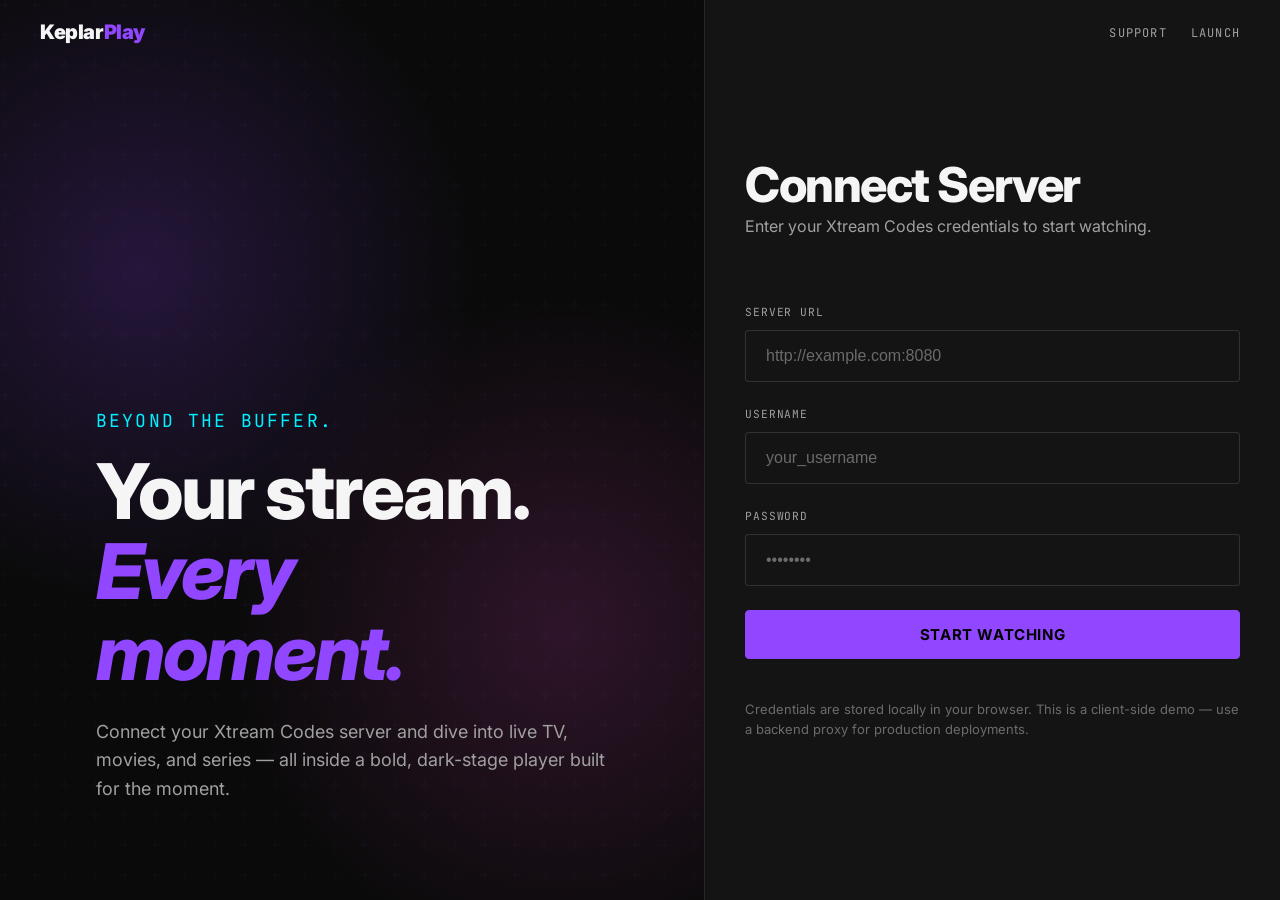
==== index.html @ a70781c2 "Initial commit" ====
<!DOCTYPE html>
<html lang="en">
<head>
  <meta charset="UTF-8">
  <meta name="viewport" content="width=device-width, initial-scale=1.0">
  <title>KeplarPlay — Xtream IPTV Player</title>
  <meta name="description" content="A dark, cinematic Xtream IPTV player built with the Twitch Rivals aesthetic.">
  <link rel="preconnect" href="https://fonts.googleapis.com">
  <link rel="preconnect" href="https://fonts.gstatic.com" crossorigin>
  <link href="https://fonts.googleapis.com/css2?family=Inter:wght@400;500;600;700;800;900&family=JetBrains+Mono:wght@400;500&display=swap" rel="stylesheet">
  <link rel="stylesheet" href="css/base.css">
  <link rel="stylesheet" href="css/components.css">
  <link rel="stylesheet" href="css/pages.css">
</head>
<body>
  <nav class="nav">
    <a href="index.html" class="nav-logo">Keplar<span>Play</span></a>
    <ul class="nav-links">
      <li><a href="#">Support</a></li>
      <li><a href="app.html">Launch</a></li>
    </ul>
  </nav>

  <main class="login-page">
    <section class="login-hero">
      <div class="login-hero-content">
        <p class="section-label">Beyond the buffer.</p>
        <h1>Your stream. <br><em>Every moment.</em></h1>
        <p>Connect your Xtream Codes server and dive into live TV, movies, and series — all inside a bold, dark-stage player built for the moment.</p>
      </div>
    </section>

    <section class="login-form-panel">
      <h2>Connect Server</h2>
      <p class="login-subtitle">Enter your Xtream Codes credentials to start watching.</p>

      <div id="login-error" class="login-error"></div>

      <form id="login-form" autocomplete="off">
        <div class="form-group">
          <label class="form-label" for="serverUrl">Server URL</label>
          <input class="form-input" type="text" id="serverUrl" name="serverUrl" placeholder="http://example.com:8080" required>
        </div>

        <div class="form-group">
          <label class="form-label" for="username">Username</label>
          <input class="form-input" type="text" id="username" name="username" placeholder="your_username" required>
        </div>

        <div class="form-group">
          <label class="form-label" for="password">Password</label>
          <input class="form-input" type="password" id="password" name="password" placeholder="••••••••" required>
        </div>

        <button type="submit" class="btn btn-primary" style="width: 100%;">
          <span>Start Watching</span>
        </button>
      </form>

      <p style="margin-top: var(--space-xl); font-size: 0.8125rem; color: var(--text-muted);">
        Credentials are stored locally in your browser. This is a client-side demo — use a backend proxy for production deployments.
      </p>
    </section>
  </main>

  <script type="module">
    import { initLogin } from './js/auth.js';
    initLogin();
  </script>
</body>
</html>
---- css/base.css ----
/* Twitch Rivals Aesthetic — Design Tokens & Base */

:root {
  /* Backgrounds */
  --bg-primary: #0a0a0a;
  --bg-surface: #141414;
  --bg-surface-alt: #1f1f1f;
  --bg-overlay: rgba(0, 0, 0, 0.65);

  /* Text */
  --text-primary: #f5f5f5;
  --text-secondary: #a0a0a0;
  --text-muted: #6b6b6b;

  /* Accent variables — overridable by settings */
  --accent-primary: #9146ff;
  --accent-secondary: #00f0ff;
  --accent-hot: #ff4fd8;
  --accent-warm: #ff9e2c;

  /* Legacy aliases kept for compatibility */
  --accent-purple: var(--accent-primary);
  --accent-magenta: var(--accent-hot);
  --accent-cyan: var(--accent-secondary);
  --accent-orange: var(--accent-warm);

  /* Gradients */
  --gradient-hero: linear-gradient(135deg, var(--accent-primary), var(--accent-hot), var(--accent-secondary));
  --gradient-glow: radial-gradient(circle at center, color-mix(in srgb, var(--accent-primary) 25%, transparent), transparent 60%);

  /* Spacing */
  --space-xs: 0.25rem;
  --space-sm: 0.5rem;
  --space-md: 1rem;
  --space-lg: 1.5rem;
  --space-xl: 2.5rem;
  --space-2xl: 4rem;
  --space-3xl: 6rem;

  /* Layout */
  --max-width: 1400px;
  --sidebar-width: 260px;

  /* Typography */
  --font-display: 'Inter', system-ui, -apple-system, BlinkMacSystemFont, sans-serif;
  --font-body: 'Inter', system-ui, -apple-system, BlinkMacSystemFont, sans-serif;
  --font-mono: 'JetBrains Mono', 'SF Mono', Consolas, monospace;

  /* Radius — sharp/squarish */
  --radius-sm: 4px;
  --radius-md: 6px;
  --radius-lg: 8px;
  --radius-pill: 4px;

  /* Borders */
  --border-subtle: rgba(255, 255, 255, 0.08);
  --border-medium: rgba(255, 255, 255, 0.12);
  --border-strong: rgba(255, 255, 255, 0.18);

  /* Transitions */
  --ease-smooth: cubic-bezier(0.25, 0.46, 0.45, 0.94);
  --transition-fast: 150ms var(--ease-smooth);
  --transition-base: 300ms var(--ease-smooth);
}

* {
  box-sizing: border-box;
  margin: 0;
  padding: 0;
}

html {
  scroll-behavior: smooth;
}

body {
  background-color: var(--bg-primary);
  color: var(--text-primary);
  font-family: var(--font-body);
  font-size: 16px;
  line-height: 1.6;
  min-height: 100vh;
  overflow-x: hidden;
}

/* Typography */
h1, h2, h3, h4, h5, h6 {
  font-family: var(--font-display);
  font-weight: 800;
  line-height: 1.05;
  letter-spacing: -0.03em;
  color: var(--text-primary);
}

h1 { font-size: clamp(2.5rem, 6vw, 5rem); }
h2 { font-size: clamp(1.75rem, 4vw, 3rem); }
h3 { font-size: clamp(1.25rem, 2.5vw, 1.75rem); }
h4 { font-size: 1.125rem; }

p {
  color: var(--text-secondary);
  max-width: 65ch;
}

a {
  color: var(--accent-primary);
  text-decoration: none;
  transition: color var(--transition-fast);
}

a:hover {
  color: var(--accent-secondary);
}

img {
  max-width: 100%;
  display: block;
}

/* Selection */
::selection {
  background: var(--accent-primary);
  color: #fff;
}

/* Scrollbar */
::-webkit-scrollbar {
  width: 8px;
  height: 8px;
}

::-webkit-scrollbar-track {
  background: var(--bg-surface);
}

::-webkit-scrollbar-thumb {
  background: var(--bg-surface-alt);
  border-radius: 0;
}

::-webkit-scrollbar-thumb:hover {
  background: var(--accent-primary);
}

/* Utility classes */
.text-gradient {
  background: var(--gradient-hero);
  -webkit-background-clip: text;
  -webkit-text-fill-color: transparent;
  background-clip: text;
}

.text-mono {
  font-family: var(--font-mono);
  text-transform: uppercase;
  letter-spacing: 0.1em;
  font-size: 0.75rem;
}

.glow-primary {
  box-shadow: 0 0 30px color-mix(in srgb, var(--accent-primary) 30%, transparent);
}

.visually-hidden {
  position: absolute;
  width: 1px;
  height: 1px;
  padding: 0;
  margin: -1px;
  overflow: hidden;
  clip: rect(0, 0, 0, 0);
  white-space: nowrap;
  border: 0;
}

/* Loading shimmer */
@keyframes shimmer {
  0% { background-position: -200% 0; }
  100% { background-position: 200% 0; }
}

.skeleton {
  background: linear-gradient(90deg, var(--bg-surface) 25%, var(--bg-surface-alt) 50%, var(--bg-surface) 75%);
  background-size: 200% 100%;
  animation: shimmer 1.5s infinite;
  border-radius: var(--radius-sm);
}
---- css/components.css ----
/* Twitch Rivals Aesthetic — Components */

/* Buttons */
.btn {
  display: inline-flex;
  align-items: center;
  justify-content: center;
  gap: var(--space-sm);
  padding: 0.875rem 2rem;
  border: 1px solid transparent;
  border-radius: var(--radius-sm);
  font-family: var(--font-display);
  font-weight: 700;
  font-size: 0.9375rem;
  text-transform: uppercase;
  letter-spacing: 0.04em;
  cursor: pointer;
  transition: transform var(--transition-fast), box-shadow var(--transition-fast), background var(--transition-fast), border-color var(--transition-fast);
  white-space: nowrap;
}

.btn-primary {
  background: var(--accent-primary);
  color: #000;
  position: relative;
  overflow: hidden;
  border-color: var(--accent-primary);
}

.btn-primary::before {
  content: '';
  position: absolute;
  inset: 0;
  background: linear-gradient(135deg, var(--accent-hot), var(--accent-secondary));
  opacity: 0;
  transition: opacity var(--transition-fast);
}

.btn-primary span {
  position: relative;
  z-index: 1;
}

.btn-primary:hover {
  transform: translateY(-2px);
  box-shadow: 0 0 24px color-mix(in srgb, var(--accent-primary) 40%, transparent);
}

.btn-primary:hover::before {
  opacity: 1;
}

.btn-secondary {
  background: transparent;
  color: var(--text-primary);
  border-color: var(--border-medium);
}

.btn-secondary:hover {
  border-color: var(--accent-primary);
  color: var(--accent-secondary);
  box-shadow: 0 0 18px color-mix(in srgb, var(--accent-primary) 15%, transparent);
}

.btn-ghost {
  background: transparent;
  color: var(--text-secondary);
  border-color: transparent;
  padding: var(--space-sm) var(--space-md);
}

.btn-ghost:hover {
  color: var(--text-primary);
  background: var(--bg-surface-alt);
  border-color: var(--border-subtle);
}

.btn:disabled {
  opacity: 0.5;
  cursor: not-allowed;
  transform: none !important;
}

/* Forms */
.form-group {
  display: flex;
  flex-direction: column;
  gap: var(--space-sm);
  margin-bottom: var(--space-lg);
}

.form-label {
  font-family: var(--font-mono);
  text-transform: uppercase;
  letter-spacing: 0.08em;
  font-size: 0.7rem;
  color: var(--text-secondary);
}

.form-input {
  width: 100%;
  padding: 1rem 1.25rem;
  background: var(--bg-surface);
  border: 1px solid var(--border-medium);
  border-radius: var(--radius-sm);
  color: var(--text-primary);
  font-size: 1rem;
  transition: border-color var(--transition-fast), box-shadow var(--transition-fast);
}

.form-input:focus {
  outline: none;
  border-color: var(--accent-primary);
  box-shadow: 0 0 0 3px color-mix(in srgb, var(--accent-primary) 15%, transparent);
}

.form-input::placeholder {
  color: var(--text-muted);
}

/* Cards */
.card {
  position: relative;
  background: var(--bg-surface);
  border: 1px solid var(--border-subtle);
  border-radius: var(--radius-sm);
  overflow: hidden;
  transition: transform var(--transition-base), box-shadow var(--transition-base), border-color var(--transition-base);
  cursor: pointer;
}

.card:hover {
  transform: translateY(-4px);
  border-color: color-mix(in srgb, var(--accent-primary) 50%, var(--border-medium));
  box-shadow: 0 12px 40px rgba(0, 0, 0, 0.5), 0 0 28px color-mix(in srgb, var(--accent-primary) 10%, transparent);
}

.card-image {
  position: relative;
  aspect-ratio: 16 / 9;
  background: var(--bg-surface-alt);
  overflow: hidden;
}

.card-image img {
  position: relative;
  width: 100%;
  height: 100%;
  object-fit: cover;
  z-index: 1;
  transition: transform var(--transition-base), opacity var(--transition-base);
}

.card-image img.hidden {
  opacity: 0;
}

.card-image .image-placeholder {
  position: absolute;
  inset: 0;
  display: flex;
  align-items: center;
  justify-content: center;
  background: linear-gradient(135deg, var(--bg-surface), var(--bg-surface-alt));
  color: var(--text-muted);
  font-family: var(--font-mono);
  font-size: 0.75rem;
  text-transform: uppercase;
  letter-spacing: 0.08em;
  z-index: 0;
}

.card-image .image-placeholder svg {
  width: 2rem;
  height: 2rem;
}

.card:hover .card-image img {
  transform: scale(1.05);
}

.card-image::after {
  content: '';
  position: absolute;
  inset: 0;
  background: linear-gradient(to top, rgba(10, 10, 10, 0.85), transparent 55%);
  pointer-events: none;
  z-index: 2;
}

.card-badge {
  position: absolute;
  top: var(--space-md);
  left: var(--space-md);
  padding: 0.25rem 0.625rem;
  background: rgba(0, 0, 0, 0.7);
  border: 1px solid var(--border-medium);
  border-radius: var(--radius-sm);
  font-family: var(--font-mono);
  font-size: 0.65rem;
  text-transform: uppercase;
  letter-spacing: 0.08em;
  color: var(--accent-secondary);
  z-index: 2;
}

.favorite-btn {
  position: absolute;
  top: var(--space-md);
  right: var(--space-md);
  width: 2rem;
  height: 2rem;
  display: flex;
  align-items: center;
  justify-content: center;
  background: rgba(0, 0, 0, 0.6);
  border: 1px solid var(--border-medium);
  border-radius: var(--radius-sm);
  color: var(--text-secondary);
  cursor: pointer;
  z-index: 3;
  transition: all var(--transition-fast);
  opacity: 0;
}

.card:hover .favorite-btn {
  opacity: 1;
}

.favorite-btn:hover,
.favorite-btn.active {
  color: var(--accent-hot);
  border-color: var(--accent-hot);
  background: color-mix(in srgb, var(--accent-hot) 15%, transparent);
  opacity: 1;
}

.card-body {
  padding: var(--space-lg);
}

.card-title {
  font-size: 1rem;
  font-weight: 700;
  margin-bottom: var(--space-xs);
  white-space: nowrap;
  overflow: hidden;
  text-overflow: ellipsis;
}

.card-meta {
  font-size: 0.8125rem;
  color: var(--text-secondary);
}

/* Progress bar on cards */
.card-progress {
  position: absolute;
  bottom: 0;
  left: 0;
  right: 0;
  height: 3px;
  background: var(--bg-surface-alt);
  z-index: 4;
}

.card-progress-bar {
  height: 100%;
  background: var(--accent-primary);
  transition: width var(--transition-base);
}

/* Navigation */
.nav {
  position: fixed;
  top: 0;
  left: 0;
  right: 0;
  z-index: 100;
  display: flex;
  align-items: center;
  justify-content: space-between;
  padding: var(--space-md) var(--space-xl);
  background: transparent;
  transition: background var(--transition-base), backdrop-filter var(--transition-base);
}

.nav-scrolled {
  background: rgba(10, 10, 10, 0.85);
  backdrop-filter: blur(12px);
  border-bottom: 1px solid var(--border-subtle);
}

.nav-logo {
  font-family: var(--font-display);
  font-weight: 900;
  font-size: 1.25rem;
  letter-spacing: -0.02em;
  color: var(--text-primary);
}

.nav-logo span {
  color: var(--accent-primary);
}

.nav-links {
  display: flex;
  gap: var(--space-lg);
  list-style: none;
}

.nav-links a {
  font-family: var(--font-mono);
  text-transform: uppercase;
  font-size: 0.75rem;
  letter-spacing: 0.1em;
  color: var(--text-secondary);
  transition: color var(--transition-fast), text-shadow var(--transition-fast);
}

.nav-links a:hover,
.nav-links a.active {
  color: var(--accent-secondary);
  text-shadow: 0 0 12px color-mix(in srgb, var(--accent-secondary) 40%, transparent);
}

/* Section header */
.section-header {
  margin-bottom: var(--space-xl);
}

.section-label {
  font-family: var(--font-mono);
  text-transform: uppercase;
  letter-spacing: 0.12em;
  font-size: 0.7rem;
  color: var(--accent-primary);
  margin-bottom: var(--space-sm);
}

.section-title {
  margin-bottom: var(--space-sm);
}

.section-desc {
  color: var(--text-secondary);
  max-width: 60ch;
}

/* Search */
.search-bar {
  position: relative;
  width: 100%;
  min-width: 260px;
  max-width: 420px;
}

.search-bar input {
  width: 100%;
  min-width: 260px;
  padding: 0.875rem 1rem 0.875rem 2.75rem;
  background: var(--bg-surface);
  border: 1px solid var(--border-medium);
  border-radius: var(--radius-sm);
  color: var(--text-primary);
  font-size: 0.9375rem;
  transition: border-color var(--transition-fast), box-shadow var(--transition-fast);
}

.search-bar input:focus {
  outline: none;
  border-color: var(--accent-primary);
  box-shadow: 0 0 0 3px color-mix(in srgb, var(--accent-primary) 15%, transparent);
}

.search-bar input::placeholder {
  color: var(--text-muted);
}

.search-bar svg {
  position: absolute;
  left: 1rem;
  top: 50%;
  transform: translateY(-50%);
  width: 1.125rem;
  height: 1.125rem;
  color: var(--text-secondary);
  pointer-events: none;
}

/* Empty state */
.empty-state {
  display: flex;
  flex-direction: column;
  align-items: center;
  justify-content: center;
  padding: var(--space-3xl) var(--space-lg);
  text-align: center;
  color: var(--text-secondary);
}

.empty-state h3 {
  margin-bottom: var(--space-sm);
  color: var(--text-primary);
}

/* Toast */
.toast {
  position: fixed;
  bottom: var(--space-xl);
  right: var(--space-xl);
  padding: var(--space-md) var(--space-lg);
  background: var(--bg-surface);
  border: 1px solid var(--border-medium);
  border-radius: var(--radius-sm);
  border-left: 3px solid var(--accent-primary);
  color: var(--text-primary);
  z-index: 1000;
  transform: translateY(120%);
  transition: transform var(--transition-base);
}

.toast.show {
  transform: translateY(0);
}

.toast.error {
  border-left-color: var(--accent-hot);
}

.toast.success {
  border-left-color: var(--accent-secondary);
}
---- css/pages.css ----
/* Twitch Rivals Aesthetic — Page Layouts */

/* Login page */
.login-page {
  min-height: 100vh;
  display: grid;
  grid-template-columns: 1fr;
  position: relative;
  overflow: hidden;
}

@media (min-width: 1024px) {
  .login-page {
    grid-template-columns: 1.1fr 0.9fr;
  }
}

.login-hero {
  position: relative;
  display: flex;
  flex-direction: column;
  justify-content: flex-end;
  padding: var(--space-3xl);
  background:
    radial-gradient(circle at 20% 30%, color-mix(in srgb, var(--accent-primary) 20%, transparent), transparent 40%),
    radial-gradient(circle at 80% 70%, color-mix(in srgb, var(--accent-hot) 15%, transparent), transparent 40%),
    var(--bg-primary);
}

.login-hero::before {
  content: '';
  position: absolute;
  inset: 0;
  background: url("data:image/svg+xml,%3Csvg width='60' height='60' viewBox='0 0 60 60' xmlns='http://www.w3.org/2000/svg'%3E%3Cg fill='none' fill-rule='evenodd'%3E%3Cg fill='%239146ff' fill-opacity='0.05'%3E%3Cpath d='M36 34v-4h-2v4h-4v2h4v4h2v-4h4v-2h-4zm0-30V0h-2v4h-4v2h4v4h2V6h4V4h-4zM6 34v-4H4v4H0v2h4v4h2v-4h4v-2H6zM6 4V0H4v4H0v2h4v4h2V6h4V4H6z'/%3E%3C/g%3E%3C/g%3E%3C/svg%3E");
  opacity: 0.5;
  pointer-events: none;
}

.login-hero-content {
  position: relative;
  z-index: 1;
}

.login-hero .section-label {
  color: var(--accent-secondary);
  margin-bottom: var(--space-md);
}

.login-hero h1 {
  margin-bottom: var(--space-lg);
}

.login-hero h1 em {
  font-style: italic;
  color: var(--accent-primary);
}

.login-hero p {
  font-size: 1.125rem;
  max-width: 50ch;
}

.login-form-panel {
  display: flex;
  flex-direction: column;
  justify-content: center;
  padding: var(--space-3xl) var(--space-xl);
  background: var(--bg-surface);
  border-left: 1px solid var(--border-subtle);
}

.login-form-panel h2 {
  margin-bottom: var(--space-xs);
}

.login-subtitle {
  color: var(--text-secondary);
  margin-bottom: var(--space-2xl);
}

.login-error {
  padding: var(--space-md);
  margin-bottom: var(--space-lg);
  background: color-mix(in srgb, var(--accent-hot) 10%, transparent);
  border: 1px solid color-mix(in srgb, var(--accent-hot) 30%, transparent);
  border-left: 3px solid var(--accent-hot);
  border-radius: var(--radius-sm);
  color: var(--accent-hot);
  font-size: 0.875rem;
  display: none;
}

.login-error.show {
  display: block;
}

/* App shell */
.app-shell {
  display: grid;
  grid-template-columns: var(--sidebar-width) 1fr;
  min-height: 100vh;
}

@media (max-width: 1024px) {
  .app-shell {
    grid-template-columns: 1fr;
    grid-template-rows: auto 1fr;
  }
}

/* Sidebar */
.sidebar {
  position: sticky;
  top: 0;
  left: 0;
  width: var(--sidebar-width);
  height: 100vh;
  align-self: start;
  background: var(--bg-surface);
  border-right: 1px solid var(--border-subtle);
  padding: var(--space-xl);
  display: flex;
  flex-direction: column;
  z-index: 90;
  overflow-y: auto;
}

@media (max-width: 1024px) {
  .sidebar {
    position: relative;
    width: 100%;
    height: auto;
    border-right: none;
    border-bottom: 1px solid var(--border-subtle);
    flex-direction: row;
    align-items: center;
    justify-content: space-between;
    padding: var(--space-md) var(--space-lg);
    overflow-y: visible;
  }
}

.sidebar-logo {
  font-family: var(--font-display);
  font-weight: 900;
  font-size: 1.5rem;
  margin-bottom: var(--space-2xl);
  color: var(--text-primary);
}

.sidebar-logo span {
  color: var(--accent-primary);
}

@media (max-width: 1024px) {
  .sidebar-logo {
    margin-bottom: 0;
  }
}

.sidebar-nav {
  display: flex;
  flex-direction: column;
  gap: 2px;
  flex: 1;
}

@media (max-width: 1024px) {
  .sidebar-nav {
    flex-direction: row;
    gap: var(--space-sm);
  }
}

.sidebar-link {
  display: flex;
  align-items: center;
  gap: var(--space-md);
  padding: var(--space-md) var(--space-lg);
  border-radius: 0;
  color: var(--text-secondary);
  font-weight: 600;
  font-size: 0.9375rem;
  border-left: 3px solid transparent;
  transition: background var(--transition-fast), color var(--transition-fast), border-color var(--transition-fast);
}

.sidebar-link:hover {
  background: var(--bg-surface-alt);
  color: var(--text-primary);
}

.sidebar-link.active {
  background: var(--bg-surface-alt);
  color: var(--text-primary);
  border-left-color: var(--accent-primary);
}

@media (max-width: 1024px) {
  .sidebar-link {
    padding: var(--space-sm) var(--space-md);
    border-left: none;
    border-bottom: 3px solid transparent;
  }

  .sidebar-link.active {
    border-left-color: transparent;
    border-bottom-color: var(--accent-primary);
  }
}

.sidebar-footer {
  margin-top: auto;
  padding-top: var(--space-lg);
  border-top: 1px solid var(--border-subtle);
}

@media (max-width: 1024px) {
  .sidebar-footer {
    display: none;
  }
}

.account-info {
  font-size: 0.8125rem;
  color: var(--text-secondary);
  margin-bottom: var(--space-md);
}

.account-info strong {
  color: var(--text-primary);
  display: block;
  margin-bottom: var(--space-xs);
}

/* Main content */
.main-content {
  min-height: 100vh;
  padding: var(--space-xl);
  min-width: 0;
}

@media (max-width: 1024px) {
  .main-content {
    padding: var(--space-lg);
  }
}

.top-bar {
  display: flex;
  align-items: flex-end;
  justify-content: space-between;
  gap: var(--space-xl);
  margin-bottom: var(--space-xl);
}

.top-bar > div:first-child {
  flex: 1 1 auto;
  min-width: 0;
}

.top-bar .search-bar {
  flex: 0 0 auto;
  width: 100%;
  max-width: 360px;
}

.page-title {
  font-size: clamp(1.75rem, 3vw, 2.5rem) !important;
  line-height: 1.1;
  margin-bottom: var(--space-xs);
}

#page-desc {
  max-width: 70ch;
}

@media (max-width: 768px) {
  .top-bar {
    flex-direction: column;
    align-items: stretch;
    gap: var(--space-lg);
  }

  .top-bar .search-bar {
    max-width: 100%;
    min-width: unset;
  }

  .top-bar .search-bar input {
    min-width: unset;
  }

  .page-title {
    font-size: clamp(1.5rem, 6vw, 2rem) !important;
  }
}

/* Category tabs */
.category-tabs {
  position: relative;
  display: flex;
  gap: var(--space-sm);
  margin-bottom: var(--space-xl);
  overflow-x: auto;
  padding-bottom: var(--space-sm);
  scrollbar-width: thin;
  scrollbar-color: var(--bg-surface-alt) transparent;
}

.category-tabs::-webkit-scrollbar {
  height: 4px;
}

.category-tabs::-webkit-scrollbar-thumb {
  background: var(--bg-surface-alt);
  border-radius: 0;
}

.category-tab {
  flex: 0 0 auto;
  min-width: 80px;
  max-width: 240px;
  padding: 0.625rem 1.125rem;
  background: var(--bg-surface);
  border: 1px solid var(--border-subtle);
  border-radius: var(--radius-sm);
  color: var(--text-secondary);
  font-size: 0.8125rem;
  font-weight: 600;
  text-align: center;
  white-space: nowrap;
  overflow: hidden;
  text-overflow: ellipsis;
  cursor: pointer;
  transition: all var(--transition-fast);
}

.category-tab:hover {
  border-color: var(--accent-primary);
  color: var(--text-primary);
  background: var(--bg-surface-alt);
}

.category-tab.active {
  background: var(--accent-primary);
  border-color: var(--accent-primary);
  color: #000;
  box-shadow: 0 4px 18px color-mix(in srgb, var(--accent-primary) 25%, transparent);
}

/* Content grids */
.content-grid {
  display: grid;
  grid-template-columns: repeat(auto-fill, minmax(220px, 1fr));
  gap: var(--space-lg);
}

@media (min-width: 1600px) {
  .content-grid {
    grid-template-columns: repeat(auto-fill, minmax(260px, 1fr));
  }
}

/* Home page */
.home-section {
  margin-bottom: var(--space-2xl);
}

.home-section-title {
  font-size: 1.25rem;
  margin-bottom: var(--space-lg);
  display: flex;
  align-items: center;
  gap: var(--space-sm);
}

.home-section-title::before {
  content: '';
  display: block;
  width: 4px;
  height: 1.25rem;
  background: var(--accent-primary);
}

.home-hero {
  position: relative;
  padding: var(--space-2xl);
  margin-bottom: var(--space-2xl);
  background:
    linear-gradient(135deg, color-mix(in srgb, var(--accent-primary) 12%, transparent), transparent 50%),
    var(--bg-surface);
  border: 1px solid var(--border-subtle);
  border-left: 4px solid var(--accent-primary);
  overflow: hidden;
}

.home-hero-content {
  position: relative;
  z-index: 2;
  margin-bottom: var(--space-xl);
}

.home-hero h2 {
  font-size: clamp(1.5rem, 3vw, 2.25rem);
  margin-bottom: var(--space-sm);
}

.home-hero p {
  max-width: 70ch;
  margin-bottom: 0;
}

/* Home carousel */
.home-carousel {
  position: relative;
  margin: 0 calc(var(--space-2xl) * -1);
  padding: 0 var(--space-2xl);
  overflow-x: auto;
  scrollbar-width: thin;
  scrollbar-color: var(--bg-surface-alt) transparent;
  mask-image: linear-gradient(to right, transparent, #000 2%, #000 96%, transparent);
  -webkit-mask-image: linear-gradient(to right, transparent, #000 2%, #000 96%, transparent);
}

.home-carousel::-webkit-scrollbar {
  height: 4px;
}

.home-carousel::-webkit-scrollbar-thumb {
  background: var(--bg-surface-alt);
  border-radius: 0;
}

.home-carousel-track {
  display: flex;
  gap: var(--space-md);
  padding: var(--space-sm) 0;
}

.home-carousel-item {
  flex: 0 0 auto;
  width: 180px;
  cursor: pointer;
  transition: transform var(--transition-base);
}

.home-carousel-item:hover {
  transform: translateY(-6px);
}

.home-carousel-image {
  position: relative;
  width: 100%;
  aspect-ratio: 2 / 3;
  background: var(--bg-surface-alt);
  border-radius: var(--radius-sm);
  overflow: hidden;
  margin-bottom: var(--space-sm);
}

.home-carousel-image img {
  width: 100%;
  height: 100%;
  object-fit: cover;
  opacity: 0;
  transition: opacity var(--transition-base), transform var(--transition-base);
}

.home-carousel-image img.loaded {
  opacity: 1;
}

.home-carousel-image:hover img.loaded {
  transform: scale(1.05);
}

.home-carousel-gradient {
  position: absolute;
  inset: 0;
  background: linear-gradient(to top, color-mix(in srgb, var(--accent-primary) 60%, transparent), transparent 60%);
  pointer-events: none;
  z-index: 1;
}

.home-carousel-badge {
  position: absolute;
  top: var(--space-sm);
  left: var(--space-sm);
  padding: 0.2rem 0.5rem;
  background: rgba(0, 0, 0, 0.7);
  border: 1px solid var(--border-medium);
  border-radius: var(--radius-sm);
  font-family: var(--font-mono);
  font-size: 0.6rem;
  text-transform: uppercase;
  letter-spacing: 0.08em;
  color: var(--text-primary);
  z-index: 2;
}

.home-carousel-title {
  font-size: 0.875rem;
  font-weight: 600;
  color: var(--text-primary);
  white-space: nowrap;
  overflow: hidden;
  text-overflow: ellipsis;
}

@media (max-width: 768px) {
  .home-carousel {
    margin: 0 calc(var(--space-lg) * -1);
    padding: 0 var(--space-lg);
  }

  .home-carousel-item {
    width: 140px;
  }
}

/* Player overlay page */
.player-page {
  position: fixed;
  inset: 0;
  z-index: 200;
  background: var(--bg-primary);
  display: grid;
  grid-template-rows: 1fr auto;
  opacity: 0;
  pointer-events: none;
  transition: opacity var(--transition-base);
}

.player-page.show {
  opacity: 1;
  pointer-events: auto;
}

.player-video-stage {
  position: relative;
  display: flex;
  align-items: center;
  justify-content: center;
  background: #000;
  overflow: hidden;
  cursor: pointer;
}

#video-player {
  width: 100%;
  height: 100%;
  max-height: 100vh;
  object-fit: contain;
}

/* Loader */
.player-loader {
  position: absolute;
  inset: 0;
  display: none;
  align-items: center;
  justify-content: center;
  background: rgba(0, 0, 0, 0.4);
  z-index: 5;
  pointer-events: none;
}

.loader-spinner {
  width: 48px;
  height: 48px;
  border: 3px solid var(--border-medium);
  border-top-color: var(--accent-primary);
  border-radius: 50%;
  animation: spin 0.8s linear infinite;
}

@keyframes spin {
  to { transform: rotate(360deg); }
}

/* Center play button */
.player-center-btn {
  position: absolute;
  top: 50%;
  left: 50%;
  transform: translate(-50%, -50%) scale(0.9);
  width: 80px;
  height: 80px;
  display: flex;
  align-items: center;
  justify-content: center;
  background: rgba(0, 0, 0, 0.6);
  border: 2px solid var(--text-primary);
  border-radius: 50%;
  color: var(--text-primary);
  cursor: pointer;
  z-index: 10;
  opacity: 0;
  pointer-events: none;
  transition: opacity var(--transition-base), transform var(--transition-base), background var(--transition-fast);
}

.player-center-btn.visible {
  opacity: 1;
  pointer-events: auto;
  transform: translate(-50%, -50%) scale(1);
}

.player-video-stage:hover .player-center-btn.visible,
.player-video-stage:not(.controls-hidden) .player-center-btn.visible {
  opacity: 1;
  pointer-events: auto;
  transform: translate(-50%, -50%) scale(1);
}

.player-center-btn:hover {
  background: var(--accent-primary);
  border-color: var(--accent-primary);
  color: #000;
}

.player-center-btn svg {
  width: 36px;
  height: 36px;
}

/* Top overlay */
.player-overlay-top {
  position: absolute;
  top: 0;
  left: 0;
  right: 0;
  display: flex;
  align-items: flex-start;
  justify-content: space-between;
  gap: var(--space-md);
  padding: var(--space-lg) var(--space-xl);
  background: linear-gradient(to bottom, rgba(0, 0, 0, 0.85), transparent);
  z-index: 10;
  opacity: 1;
  transition: opacity var(--transition-base);
}

.player-overlay-info {
  display: flex;
  align-items: center;
  gap: var(--space-md);
  min-width: 0;
}

.player-overlay-info h2 {
  font-size: 1.125rem;
  white-space: nowrap;
  overflow: hidden;
  text-overflow: ellipsis;
  max-width: 60vw;
}

/* Bottom controls */
.player-controls {
  position: absolute;
  bottom: 0;
  left: 0;
  right: 0;
  padding: var(--space-lg) var(--space-xl);
  background: linear-gradient(to top, rgba(0, 0, 0, 0.9), transparent);
  z-index: 10;
  opacity: 1;
  transition: opacity var(--transition-base);
}

.player-video-stage.controls-hidden .player-overlay-top,
.player-video-stage.controls-hidden .player-controls {
  opacity: 0;
  pointer-events: none;
}

.player-controls-row {
  display: flex;
  align-items: center;
  justify-content: space-between;
  gap: var(--space-md);
  margin-top: var(--space-md);
}

.player-controls-left,
.player-controls-right {
  display: flex;
  align-items: center;
  gap: var(--space-sm);
}

.player-meta {
  margin: 0 0 0 var(--space-sm);
  color: var(--text-secondary);
  font-size: 0.875rem;
  max-width: 40vw;
  white-space: nowrap;
  overflow: hidden;
  text-overflow: ellipsis;
}

/* Icon buttons */
.player-icon-btn {
  width: 40px;
  height: 40px;
  display: flex;
  align-items: center;
  justify-content: center;
  background: rgba(0, 0, 0, 0.4);
  border: 1px solid var(--border-medium);
  border-radius: var(--radius-sm);
  color: var(--text-primary);
  cursor: pointer;
  transition: background var(--transition-fast), border-color var(--transition-fast), color var(--transition-fast);
}

.player-icon-btn:hover {
  background: var(--accent-primary);
  border-color: var(--accent-primary);
  color: #000;
}

.player-icon-btn svg {
  width: 20px;
  height: 20px;
}

/* Volume */
.player-volume {
  display: flex;
  align-items: center;
  gap: var(--space-sm);
}

.player-volume-slider {
  width: 80px;
  height: 4px;
  -webkit-appearance: none;
  appearance: none;
  background: var(--border-medium);
  border-radius: 0;
  cursor: pointer;
}

.player-volume-slider::-webkit-slider-thumb {
  -webkit-appearance: none;
  width: 12px;
  height: 12px;
  background: var(--accent-primary);
  border-radius: 0;
  cursor: pointer;
}

.player-volume-slider::-moz-range-thumb {
  width: 12px;
  height: 12px;
  background: var(--accent-primary);
  border: none;
  border-radius: 0;
  cursor: pointer;
}

/* Progress bar */
.player-progress-area {
  display: flex;
  align-items: center;
  gap: var(--space-md);
}

.player-time {
  font-family: var(--font-mono);
  font-size: 0.75rem;
  color: var(--text-secondary);
  min-width: 40px;
  text-align: center;
}

.player-progress-track {
  position: relative;
  flex: 1;
  height: 6px;
  background: var(--border-medium);
  border-radius: 0;
  cursor: pointer;
  overflow: visible;
}

.player-progress-buffer {
  position: absolute;
  top: 0;
  left: 0;
  height: 100%;
  background: var(--text-muted);
  opacity: 0.5;
  pointer-events: none;
}

.player-progress-bar {
  position: absolute;
  top: 0;
  left: 0;
  height: 100%;
  background: var(--accent-primary);
  pointer-events: none;
}

.player-progress-thumb {
  position: absolute;
  top: 50%;
  left: 0;
  transform: translate(-50%, -50%);
  width: 14px;
  height: 14px;
  background: var(--text-primary);
  border: 2px solid var(--accent-primary);
  border-radius: 0;
  opacity: 0;
  transition: opacity var(--transition-fast), transform var(--transition-fast);
  pointer-events: none;
}

.player-progress-track:hover .player-progress-thumb,
.player-progress-track:active .player-progress-thumb {
  opacity: 1;
  transform: translate(-50%, -50%) scale(1.1);
}

.player-progress-track:hover .player-progress-bar,
.player-progress-track:active .player-progress-bar {
  background: var(--accent-secondary);
}

/* Player info / debug */
.player-info {
  padding: var(--space-md) var(--space-xl);
  background: var(--bg-surface);
  border-top: 1px solid var(--border-subtle);
}

.player-debug {
  padding: var(--space-md);
  background: var(--bg-primary);
  border: 1px solid var(--border-subtle);
  border-radius: var(--radius-sm);
  border-left: 3px solid var(--accent-primary);
  font-family: var(--font-mono);
  font-size: 0.75rem;
}

.debug-row {
  display: flex;
  gap: var(--space-md);
  padding: 0.25rem 0;
  border-bottom: 1px solid var(--border-subtle);
}

.debug-row:last-child {
  border-bottom: none;
}

.debug-row span {
  flex: 0 0 100px;
  color: var(--text-secondary);
}

.debug-row code {
  flex: 1;
  color: var(--text-primary);
  word-break: break-all;
}

#debug-error {
  color: var(--accent-hot);
}

@media (max-width: 768px) {
  .player-overlay-top,
  .player-controls {
    padding: var(--space-md);
  }

  .player-overlay-info h2 {
    font-size: 0.9375rem;
    max-width: 50vw;
  }

  .player-meta {
    display: none;
  }

  .player-volume-slider {
    width: 50px;
  }

  .player-center-btn {
    width: 64px;
    height: 64px;
  }

  .player-center-btn svg {
    width: 28px;
    height: 28px;
  }
}

/* Series episode list */
.episode-list {
  display: flex;
  flex-direction: column;
  gap: var(--space-sm);
  max-height: 400px;
  overflow-y: auto;
  padding-right: var(--space-sm);
}

.episode-item {
  display: flex;
  align-items: center;
  gap: var(--space-md);
  padding: var(--space-md);
  background: var(--bg-surface);
  border: 1px solid var(--border-subtle);
  border-radius: var(--radius-sm);
  cursor: pointer;
  transition: all var(--transition-fast);
}

.episode-item:hover {
  border-color: var(--accent-primary);
  background: var(--bg-surface-alt);
}

.episode-number {
  width: 2rem;
  height: 2rem;
  display: flex;
  align-items: center;
  justify-content: center;
  background: var(--bg-surface-alt);
  border-radius: var(--radius-sm);
  font-family: var(--font-mono);
  font-size: 0.875rem;
  color: var(--accent-secondary);
}

/* Modal */
.modal-overlay {
  position: fixed;
  inset: 0;
  background: rgba(0, 0, 0, 0.85);
  backdrop-filter: blur(4px);
  z-index: 300;
  display: flex;
  align-items: center;
  justify-content: center;
  padding: var(--space-lg);
  opacity: 0;
  pointer-events: none;
  transition: opacity var(--transition-base);
}

.modal-overlay.show {
  opacity: 1;
  pointer-events: auto;
}

.modal {
  background: var(--bg-surface);
  border: 1px solid var(--border-medium);
  border-radius: var(--radius-sm);
  width: 100%;
  max-width: 720px;
  max-height: 90vh;
  overflow: hidden;
  display: flex;
  flex-direction: column;
  transform: scale(0.96);
  transition: transform var(--transition-base);
}

.modal-overlay.show .modal {
  transform: scale(1);
}

.modal-header {
  display: flex;
  align-items: center;
  justify-content: space-between;
  padding: var(--space-lg) var(--space-xl);
  border-bottom: 1px solid var(--border-subtle);
}

.modal-body {
  padding: var(--space-xl);
  overflow-y: auto;
}

/* Settings page */
.settings-grid {
  display: grid;
  grid-template-columns: repeat(auto-fit, minmax(320px, 1fr));
  gap: var(--space-xl);
}

.settings-card {
  background: var(--bg-surface);
  border: 1px solid var(--border-subtle);
  border-radius: var(--radius-sm);
  padding: var(--space-xl);
}

.settings-card h3 {
  font-size: 1.125rem;
  margin-bottom: var(--space-md);
  padding-bottom: var(--space-md);
  border-bottom: 1px solid var(--border-subtle);
}

.accent-options {
  display: flex;
  gap: var(--space-md);
  flex-wrap: wrap;
}

.accent-option {
  width: 48px;
  height: 48px;
  border: 2px solid var(--border-medium);
  border-radius: var(--radius-sm);
  cursor: pointer;
  transition: transform var(--transition-fast), border-color var(--transition-fast);
}

.accent-option:hover {
  transform: scale(1.08);
}

.accent-option.active {
  border-color: var(--text-primary);
  box-shadow: 0 0 0 2px var(--bg-primary), 0 0 0 4px var(--text-primary);
}

.danger-zone {
  margin-top: var(--space-xl);
  padding-top: var(--space-xl);
  border-top: 1px solid var(--border-subtle);
}

.danger-zone h4 {
  color: var(--accent-hot);
  margin-bottom: var(--space-sm);
}

.danger-zone p {
  font-size: 0.875rem;
  margin-bottom: var(--space-md);
}
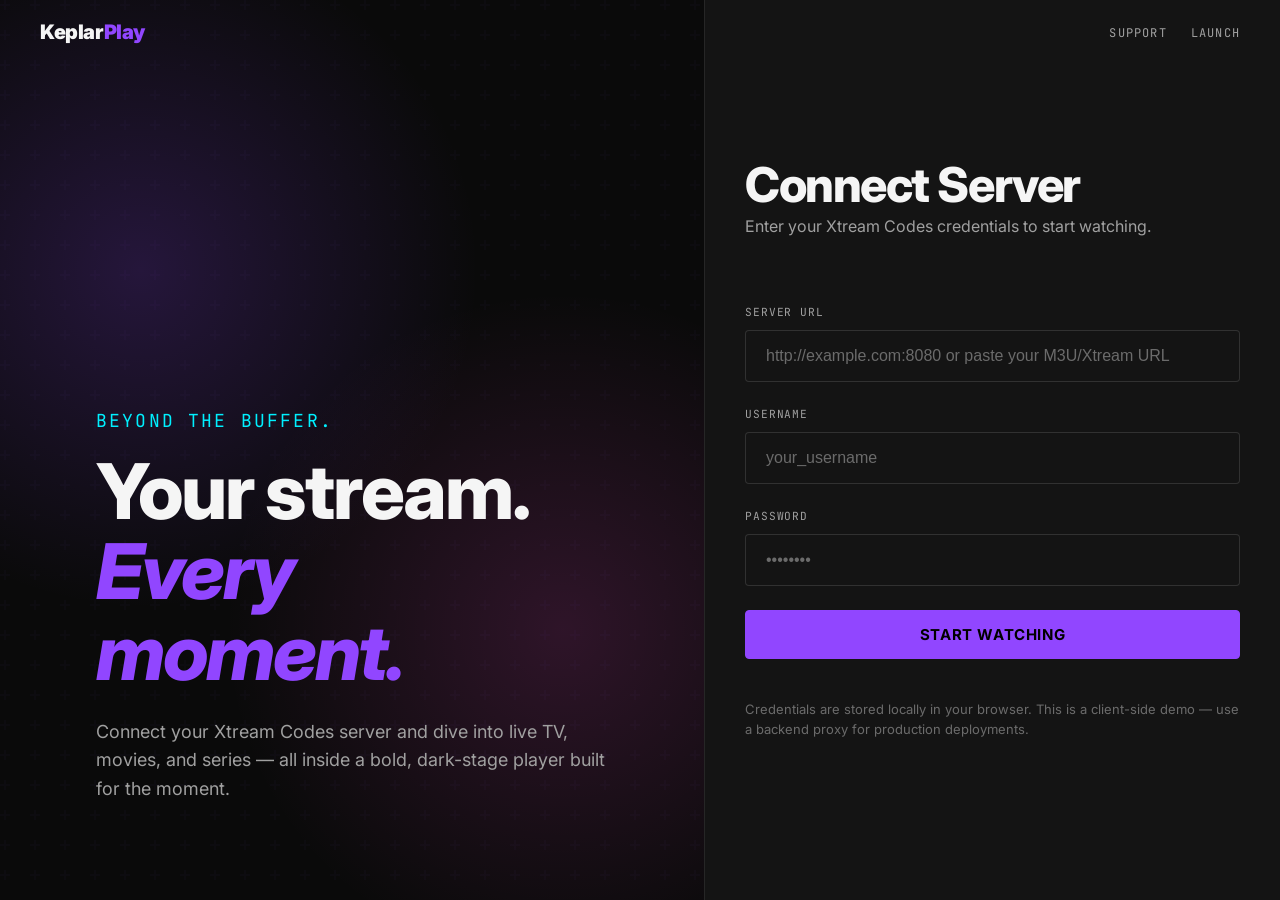
==== commit 018a67a2: "update" ====
--- a/index.html
+++ b/index.html
@@ -5,12 +5,22 @@
   <meta name="viewport" content="width=device-width, initial-scale=1.0">
   <title>KeplarPlay — Xtream IPTV Player</title>
   <meta name="description" content="A dark, cinematic Xtream IPTV player built with the Twitch Rivals aesthetic.">
+  <meta name="theme-color" content="#0a0a0a">
+  <meta name="apple-mobile-web-app-capable" content="yes">
+  <meta name="apple-mobile-web-app-status-bar-style" content="black-translucent">
+  <meta name="apple-mobile-web-app-title" content="KeplarPlay">
+  <link rel="manifest" href="manifest.json">
+  <link rel="apple-touch-icon" href="icons/icon-192.png">
+  <link rel="icon" type="image/png" sizes="192x192" href="icons/icon-192.png">
   <link rel="preconnect" href="https://fonts.googleapis.com">
   <link rel="preconnect" href="https://fonts.gstatic.com" crossorigin>
   <link href="https://fonts.googleapis.com/css2?family=Inter:wght@400;500;600;700;800;900&family=JetBrains+Mono:wght@400;500&display=swap" rel="stylesheet">
   <link rel="stylesheet" href="css/base.css">
   <link rel="stylesheet" href="css/components.css">
   <link rel="stylesheet" href="css/pages.css">
+  <meta http-equiv="Cache-Control" content="no-cache, no-store, must-revalidate">
+  <meta http-equiv="Pragma" content="no-cache">
+  <meta http-equiv="Expires" content="0">
 </head>
 <body>
   <nav class="nav">
@@ -39,7 +49,7 @@
       <form id="login-form" autocomplete="off">
         <div class="form-group">
           <label class="form-label" for="serverUrl">Server URL</label>
-          <input class="form-input" type="text" id="serverUrl" name="serverUrl" placeholder="http://example.com:8080" required>
+          <input class="form-input" type="text" id="serverUrl" name="serverUrl" placeholder="http://example.com:8080 or paste your M3U/Xtream URL" required>
         </div>
 
         <div class="form-group">
--- a/css/components.css
+++ b/css/components.css
@@ -1,4 +1,22 @@
 /* Twitch Rivals Aesthetic — Components */
+
+/* Focus ring — arrow-pad / TV remote navigation */
+:focus-visible,
+.is-focused {
+  outline: 2px solid var(--accent-primary);
+  outline-offset: 2px;
+  box-shadow: 0 0 16px color-mix(in srgb, var(--accent-primary) 40%, transparent);
+  position: relative;
+  z-index: 10;
+}
+
+/* Keep native focus invisible where we manage it ourselves */
+.card:focus,
+.guide-channel-col:focus,
+.guide-program:focus,
+.episode-item:focus {
+  outline: none;
+}
 
 /* Buttons */
 .btn {
--- a/css/pages.css
+++ b/css/pages.css
@@ -519,6 +519,290 @@
   }
 }
 
+/* EPG / TV Guide */
+.guide-wrapper {
+  display: flex;
+  flex-direction: column;
+  height: calc(100vh - 200px);
+  min-height: 500px;
+}
+
+.guide-header {
+  display: flex;
+  align-items: center;
+  justify-content: space-between;
+  gap: var(--space-lg);
+  margin-bottom: var(--space-lg);
+  flex-wrap: wrap;
+}
+
+.guide-header .category-tabs {
+  margin-bottom: 0;
+  flex: 1;
+}
+
+.guide-now-btn {
+  flex: 0 0 auto;
+  padding: 0.625rem 1.25rem;
+  font-size: 0.8125rem;
+}
+
+.guide-content {
+  flex: 1;
+  overflow: auto;
+  background: var(--bg-surface);
+  border: 1px solid var(--border-subtle);
+  position: relative;
+}
+
+.guide-content > .content-grid {
+  height: 100%;
+  align-content: start;
+  padding: var(--space-lg);
+}
+
+.guide-grid {
+  position: relative;
+  min-width: max-content;
+  overflow-x: auto;
+  overflow-y: auto;
+  padding-bottom: var(--space-xl);
+}
+
+.guide-row {
+  display: grid;
+  grid-template-columns: 220px 1fr;
+  min-width: max-content;
+  border-bottom: 1px solid var(--border-subtle);
+  position: relative;
+}
+
+.guide-row-header {
+  position: sticky;
+  top: 0;
+  z-index: 10;
+  background: var(--bg-surface);
+  border-bottom: 1px solid var(--border-medium);
+}
+
+.guide-row-header .guide-channel-col {
+  background: var(--bg-surface);
+  border-right: 1px solid var(--border-medium);
+  align-items: center;
+  z-index: 15;
+}
+
+.guide-channel-col {
+  position: sticky;
+  left: 0;
+  z-index: 5;
+  display: flex;
+  align-items: center;
+  gap: var(--space-md);
+  padding: var(--space-md) var(--space-lg);
+  background: var(--bg-surface);
+  border-right: 1px solid var(--border-subtle);
+  min-width: 220px;
+  max-width: 220px;
+  cursor: pointer;
+  transition: background var(--transition-fast);
+}
+
+.guide-channel-col:hover {
+  background: var(--bg-surface-alt);
+}
+
+.guide-channel-col img {
+  width: 40px;
+  height: 40px;
+  object-fit: contain;
+  background: var(--bg-surface-alt);
+  border-radius: var(--radius-sm);
+  flex-shrink: 0;
+}
+
+.guide-channel-placeholder {
+  width: 40px;
+  height: 40px;
+  background: var(--bg-surface-alt);
+  border-radius: var(--radius-sm);
+  flex-shrink: 0;
+}
+
+.guide-channel-name {
+  font-weight: 700;
+  font-size: 0.9375rem;
+  color: var(--text-primary);
+  white-space: nowrap;
+  overflow: hidden;
+  text-overflow: ellipsis;
+}
+
+.guide-timeline {
+  position: relative;
+  width: var(--guide-timeline-width, 720px);
+  min-height: 72px;
+}
+
+.guide-time-marker {
+  position: absolute;
+  top: 0;
+  bottom: 0;
+  width: 1px;
+  background: var(--border-subtle);
+  pointer-events: none;
+}
+
+.guide-time-marker span {
+  position: absolute;
+  top: var(--space-sm);
+  left: var(--space-sm);
+  font-family: var(--font-mono);
+  font-size: 0.65rem;
+  text-transform: uppercase;
+  letter-spacing: 0.08em;
+  color: var(--text-muted);
+  white-space: nowrap;
+}
+
+.guide-time-marker-hour {
+  background: var(--border-medium);
+}
+
+.guide-now-line {
+  position: absolute;
+  top: 0;
+  bottom: 0;
+  width: 2px;
+  background: var(--accent-hot);
+  z-index: 8;
+  pointer-events: none;
+  box-shadow: 0 0 12px color-mix(in srgb, var(--accent-hot) 60%, transparent);
+}
+
+.guide-now-line::before {
+  content: 'NOW';
+  position: absolute;
+  top: 0;
+  left: 50%;
+  transform: translateX(-50%);
+  background: var(--accent-hot);
+  color: #000;
+  font-family: var(--font-mono);
+  font-size: 0.55rem;
+  font-weight: 700;
+  padding: 0.125rem 0.375rem;
+  letter-spacing: 0.08em;
+}
+
+.guide-program {
+  position: absolute;
+  top: var(--space-sm);
+  bottom: var(--space-sm);
+  background: var(--bg-surface-alt);
+  border: 1px solid var(--border-subtle);
+  border-left: 3px solid var(--border-medium);
+  border-radius: 0;
+  padding: var(--space-sm) var(--space-md);
+  cursor: pointer;
+  overflow: hidden;
+  transition: border-color var(--transition-fast), background var(--transition-fast), transform var(--transition-fast);
+  display: flex;
+  flex-direction: column;
+  justify-content: center;
+  gap: var(--space-xs);
+}
+
+.guide-program:hover {
+  border-color: var(--accent-primary);
+  background: color-mix(in srgb, var(--accent-primary) 8%, var(--bg-surface-alt));
+  transform: translateY(-1px);
+  z-index: 4;
+}
+
+.guide-program-now {
+  background: color-mix(in srgb, var(--accent-primary) 12%, var(--bg-surface-alt));
+  border-left-color: var(--accent-primary);
+  box-shadow: 0 0 20px color-mix(in srgb, var(--accent-primary) 12%, transparent);
+}
+
+.guide-program-now .guide-program-title {
+  color: var(--text-primary);
+}
+
+.guide-program-title {
+  font-weight: 700;
+  font-size: 0.875rem;
+  color: var(--text-primary);
+  white-space: nowrap;
+  overflow: hidden;
+  text-overflow: ellipsis;
+}
+
+.guide-program-time {
+  font-family: var(--font-mono);
+  font-size: 0.65rem;
+  text-transform: uppercase;
+  letter-spacing: 0.08em;
+  color: var(--text-muted);
+  white-space: nowrap;
+}
+
+@media (max-width: 1024px) {
+  .guide-wrapper {
+    height: calc(100vh - 240px);
+  }
+
+  .guide-header {
+    flex-direction: column;
+    align-items: stretch;
+    gap: var(--space-md);
+  }
+
+  .guide-header .category-tabs {
+    margin-bottom: 0;
+  }
+
+  .guide-now-btn {
+    width: 100%;
+  }
+}
+
+@media (max-width: 768px) {
+  .guide-row {
+    grid-template-columns: 160px 1fr;
+  }
+
+  .guide-channel-col {
+    min-width: 160px;
+    max-width: 160px;
+    padding: var(--space-sm) var(--space-md);
+    gap: var(--space-sm);
+  }
+
+  .guide-channel-col img,
+  .guide-channel-placeholder {
+    width: 32px;
+    height: 32px;
+  }
+
+  .guide-channel-name {
+    font-size: 0.8125rem;
+  }
+
+  .guide-program {
+    padding: var(--space-xs) var(--space-sm);
+  }
+
+  .guide-program-title {
+    font-size: 0.75rem;
+  }
+
+  .guide-program-time {
+    display: none;
+  }
+}
+
 /* Player overlay page */
 .player-page {
   position: fixed;
